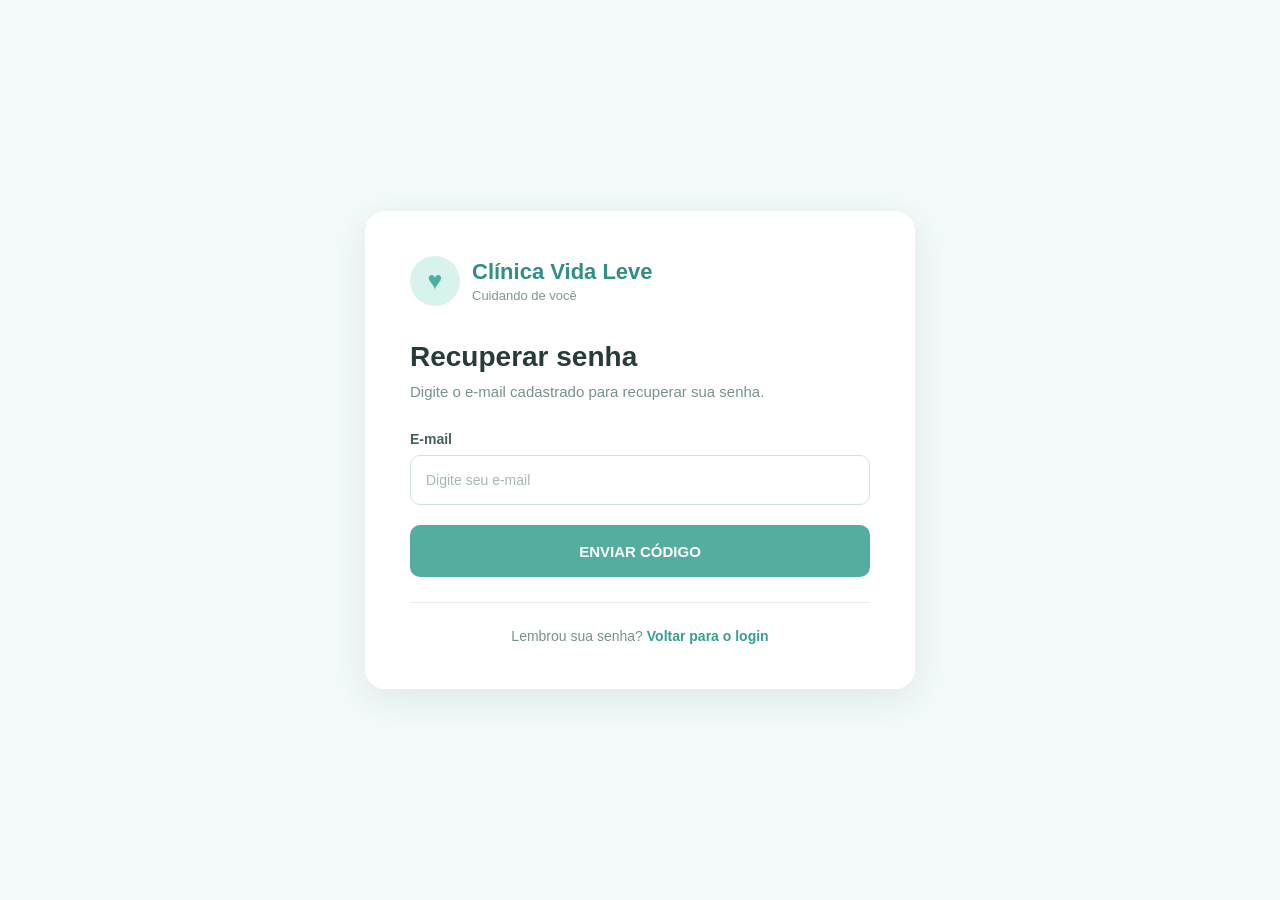
==== recuperar-senha.html @ 2fdc10c4 "Add files via upload" ====
<!DOCTYPE html>
<html lang="pt-BR">

<head>
    <meta charset="UTF-8">

    <meta name="viewport" content="width=device-width, initial-scale=1.0">

    <title>Recuperar Senha - Clínica Vida Leve</title>

    <link rel="stylesheet" href="style.css">
</head>

<body>

    <main class="container">

        <section class="form-box">

            <!-- LOGO -->
            <div class="logo">

                <div class="logo-icon">
                    ♥
                </div>

                <div>
                    <h1>Clínica Vida Leve</h1>
                    <p>Cuidando de você</p>
                </div>

            </div>


            <!-- TÍTULO -->
            <div class="welcome">

                <h2>Recuperar senha</h2>

                <p>
                    Digite o e-mail cadastrado
                    para recuperar sua senha.
                </p>

            </div>


            <!-- ==========================
                 ETAPA 1
                 ========================== -->

            <form id="recuperarForm">

                <div class="input-group">

                    <label for="emailRecuperacao">
                        E-mail
                    </label>

                    <input
                        type="email"
                        id="emailRecuperacao"
                        placeholder="Digite seu e-mail"
                        required
                    >

                </div>

                <button
                    type="submit"
                    class="btn-login"
                >
                    ENVIAR CÓDIGO
                </button>

            </form>


            <!-- ==========================
                 ETAPA 2
                 ========================== -->

            <form
                id="codigoForm"
                style="display: none;"
            >

                <div class="message success">

                    Código enviado!

                    <br><br>

                    Para testar o sistema,
                    utilize o código:

                    <strong>123456</strong>

                </div>


                <div class="input-group">

                    <label for="codigo">
                        Código de recuperação
                    </label>

                    <input
                        type="text"
                        id="codigo"
                        placeholder="Digite o código"
                        maxlength="6"
                        required
                    >

                </div>


                <button
                    type="submit"
                    class="btn-login"
                >
                    CONFIRMAR CÓDIGO
                </button>

            </form>


            <!-- ==========================
                 ETAPA 3
                 ========================== -->

            <form
                id="novaSenhaForm"
                style="display: none;"
            >

                <div class="welcome">

                    <p>
                        Agora crie uma nova senha
                        para sua conta.
                    </p>

                </div>


                <div class="input-group">

                    <label for="senhaRecuperada">
                        Nova senha
                    </label>

                    <input
                        type="password"
                        id="senhaRecuperada"
                        placeholder="Digite a nova senha"
                        required
                    >

                </div>


                <div class="input-group">

                    <label for="confirmarSenhaRecuperada">
                        Confirmar nova senha
                    </label>

                    <input
                        type="password"
                        id="confirmarSenhaRecuperada"
                        placeholder="Digite novamente a senha"
                        required
                    >

                </div>


                <button
                    type="submit"
                    class="btn-login"
                >
                    ALTERAR SENHA
                </button>

            </form>


            <!-- VOLTAR PARA LOGIN -->

            <div class="register">

                <p>

                    Lembrou sua senha?

                    <a href="index.html">
                        Voltar para o login
                    </a>

                </p>

            </div>

        </section>

    </main>


    <!-- IMPORTANTE:
         O script deve estar no final da página -->

    <script src="script.js"></script>

</body>

</html>
---- style.css ----
/* =================================
   CONFIGURAÇÕES GERAIS
   ================================= */

* {
    margin: 0;
    padding: 0;
    box-sizing: border-box;
}

body {
    font-family: Arial, Helvetica, sans-serif;

    min-height: 100vh;

    background: #f3faf9;

    color: #263b3a;
}


/* =================================
   CONTAINER
   ================================= */

.container {
    min-height: 100vh;

    display: flex;

    justify-content: center;
    align-items: center;

    padding: 30px;
}


/* =================================
   CAIXA DE LOGIN
   ================================= */

.login-box,
.form-box {
    width: 100%;

    background: white;

    padding: 45px;

    border-radius: 20px;

    box-shadow:
        0 10px 35px rgba(57, 115, 112, 0.12);
}

.login-box {
    max-width: 480px;
}

.form-box {
    max-width: 550px;
}


/* =================================
   LOGO
   ================================= */

.logo {
    display: flex;

    align-items: center;

    gap: 12px;

    margin-bottom: 35px;
}

.logo-icon {
    width: 50px;
    height: 50px;

    display: flex;

    justify-content: center;
    align-items: center;

    border-radius: 50%;

    background: #d8f3ed;

    color: #4aafa0;

    font-size: 25px;
}

.logo h1 {
    font-size: 22px;

    color: #318f84;
}

.logo p {
    font-size: 13px;

    color: #7b9996;

    margin-top: 3px;
}


/* =================================
   TÍTULO
   ================================= */

.welcome {
    margin-bottom: 28px;
}

.welcome h2 {
    font-size: 28px;

    color: #263b3a;

    margin-bottom: 8px;
}

.welcome p {
    color: #78918f;

    font-size: 15px;

    line-height: 1.5;
}


/* =================================
   CAMPOS
   ================================= */

.input-group {
    margin-bottom: 20px;
}

.input-group label {
    display: block;

    margin-bottom: 8px;

    color: #45605e;

    font-size: 14px;

    font-weight: bold;
}

.input-group input {
    width: 100%;

    height: 50px;

    padding: 0 15px;

    border: 1px solid #cfe1df;

    border-radius: 10px;

    outline: none;

    font-size: 14px;

    color: #263b3a;

    transition: 0.3s;
}

.input-group input::placeholder {
    color: #a4b8b6;
}

.input-group input:focus {
    border-color: #62b9ad;

    box-shadow:
        0 0 0 3px rgba(98, 185, 173, 0.12);
}


/* =================================
   ESQUECI SENHA
   ================================= */

.forgot-password {
    text-align: right;

    margin-bottom: 25px;
}

.forgot-password a {
    color: #399d91;

    text-decoration: none;

    font-size: 14px;

    font-weight: bold;
}

.forgot-password a:hover {
    text-decoration: underline;
}


/* =================================
   BOTÃO
   ================================= */

.btn-login {
    width: 100%;

    height: 52px;

    border: none;

    border-radius: 10px;

    background: #54ad9f;

    color: white;

    font-size: 15px;

    font-weight: bold;

    cursor: pointer;

    transition: 0.3s;
}

.btn-login:hover {
    background: #42998c;

    transform: translateY(-1px);
}


/* =================================
   CADASTRO / VOLTAR
   ================================= */

.register {
    text-align: center;

    margin-top: 25px;

    padding-top: 25px;

    border-top: 1px solid #e5eeee;
}

.register p {
    color: #78918f;

    font-size: 14px;
}

.register a {
    color: #399d91;

    font-weight: bold;

    text-decoration: none;
}

.register a:hover {
    text-decoration: underline;
}


/* =================================
   MENSAGENS
   ================================= */

.message {
    padding: 15px;

    margin-bottom: 20px;

    border-radius: 10px;

    font-size: 14px;

    line-height: 1.5;
}

.success {
    background: #e4f7f1;

    color: #287d70;

    border: 1px solid #b9e6dc;
}


/* =================================
   ESCONDER ELEMENTOS
   ================================= */

.hidden {
    display: none;
}


/* =================================
   ÁREA DECORATIVA
   ================================= */

.illustration {
    width: 420px;

    min-height: 480px;

    margin-left: 60px;

    padding: 50px;

    display: flex;

    flex-direction: column;

    justify-content: center;

    align-items: center;

    text-align: center;

    background: #dff5f0;

    border-radius: 30px;
}

.circle {
    width: 130px;
    height: 130px;

    display: flex;

    justify-content: center;
    align-items: center;

    margin-bottom: 30px;

    background: white;

    border-radius: 50%;
}

.circle span {
    font-size: 75px;

    color: #67bbae;
}

.illustration h2 {
    color: #318f84;

    font-size: 27px;

    line-height: 1.3;

    margin-bottom: 15px;
}

.illustration p {
    color: #66817e;

    font-size: 15px;

    line-height: 1.6;
}


/* =================================
   TABLET
   ================================= */

@media (max-width: 900px) {

    .illustration {
        display: none;
    }

    .login-box,
    .form-box {
        max-width: 550px;
    }
}


/* =================================
   CELULAR
   ================================= */

@media (max-width: 500px) {

    .container {
        padding: 15px;
    }

    .login-box,
    .form-box {
        padding: 30px 22px;

        border-radius: 15px;
    }

    .logo h1 {
        font-size: 19px;
    }

    .welcome h2 {
        font-size: 24px;
    }

    .input-group input {
        height: 48px;
    }
}
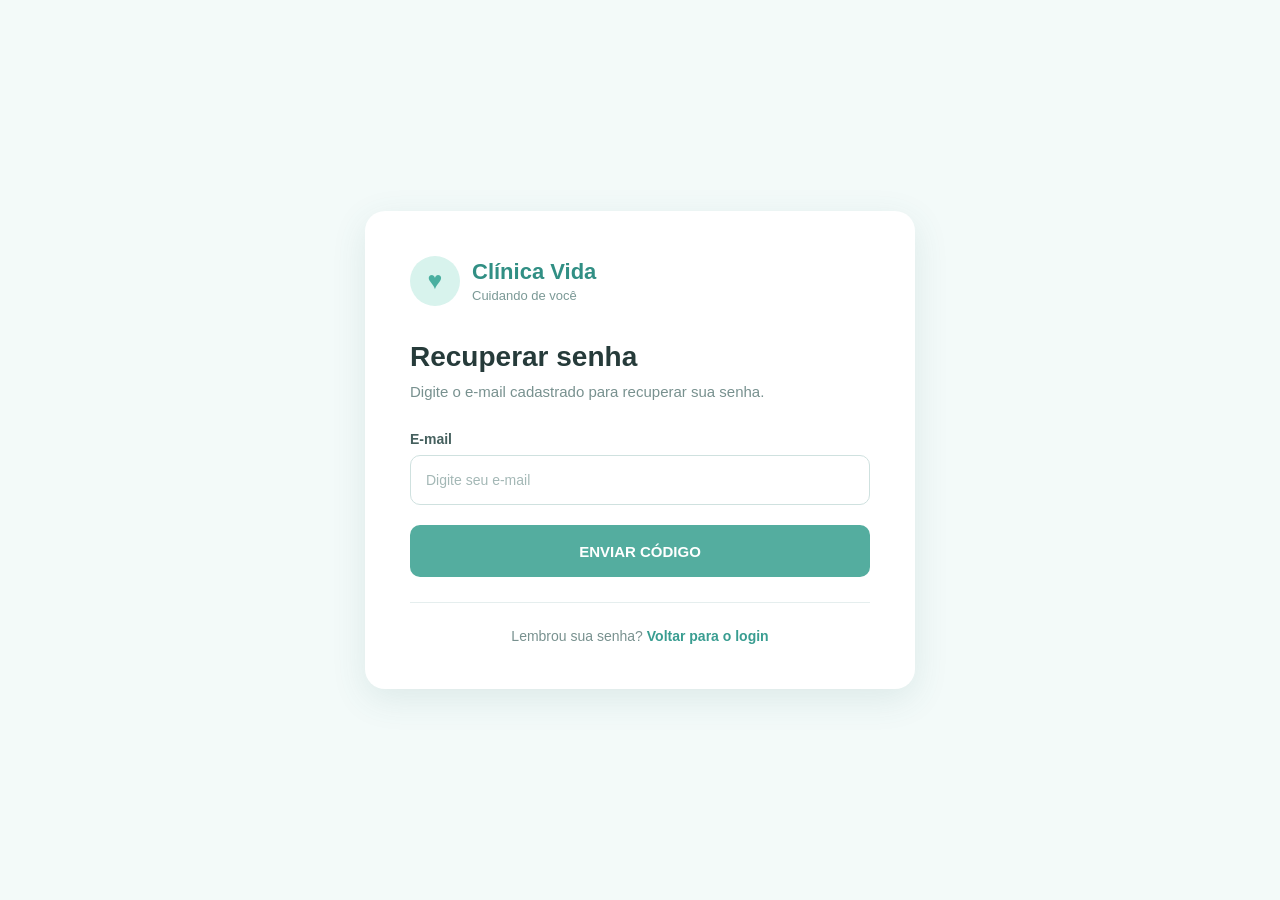
==== commit 12dc1dbb: "Update recuperar-senha.html" ====
--- a/recuperar-senha.html
+++ b/recuperar-senha.html
@@ -6,7 +6,7 @@
 
     <meta name="viewport" content="width=device-width, initial-scale=1.0">
 
-    <title>Recuperar Senha - Clínica Vida Leve</title>
+    <title>Recuperar Senha - Clínica Vida</title>
 
     <link rel="stylesheet" href="style.css">
 </head>
@@ -25,7 +25,7 @@
                 </div>
 
                 <div>
-                    <h1>Clínica Vida Leve</h1>
+                    <h1>Clínica Vida</h1>
                     <p>Cuidando de você</p>
                 </div>
 
